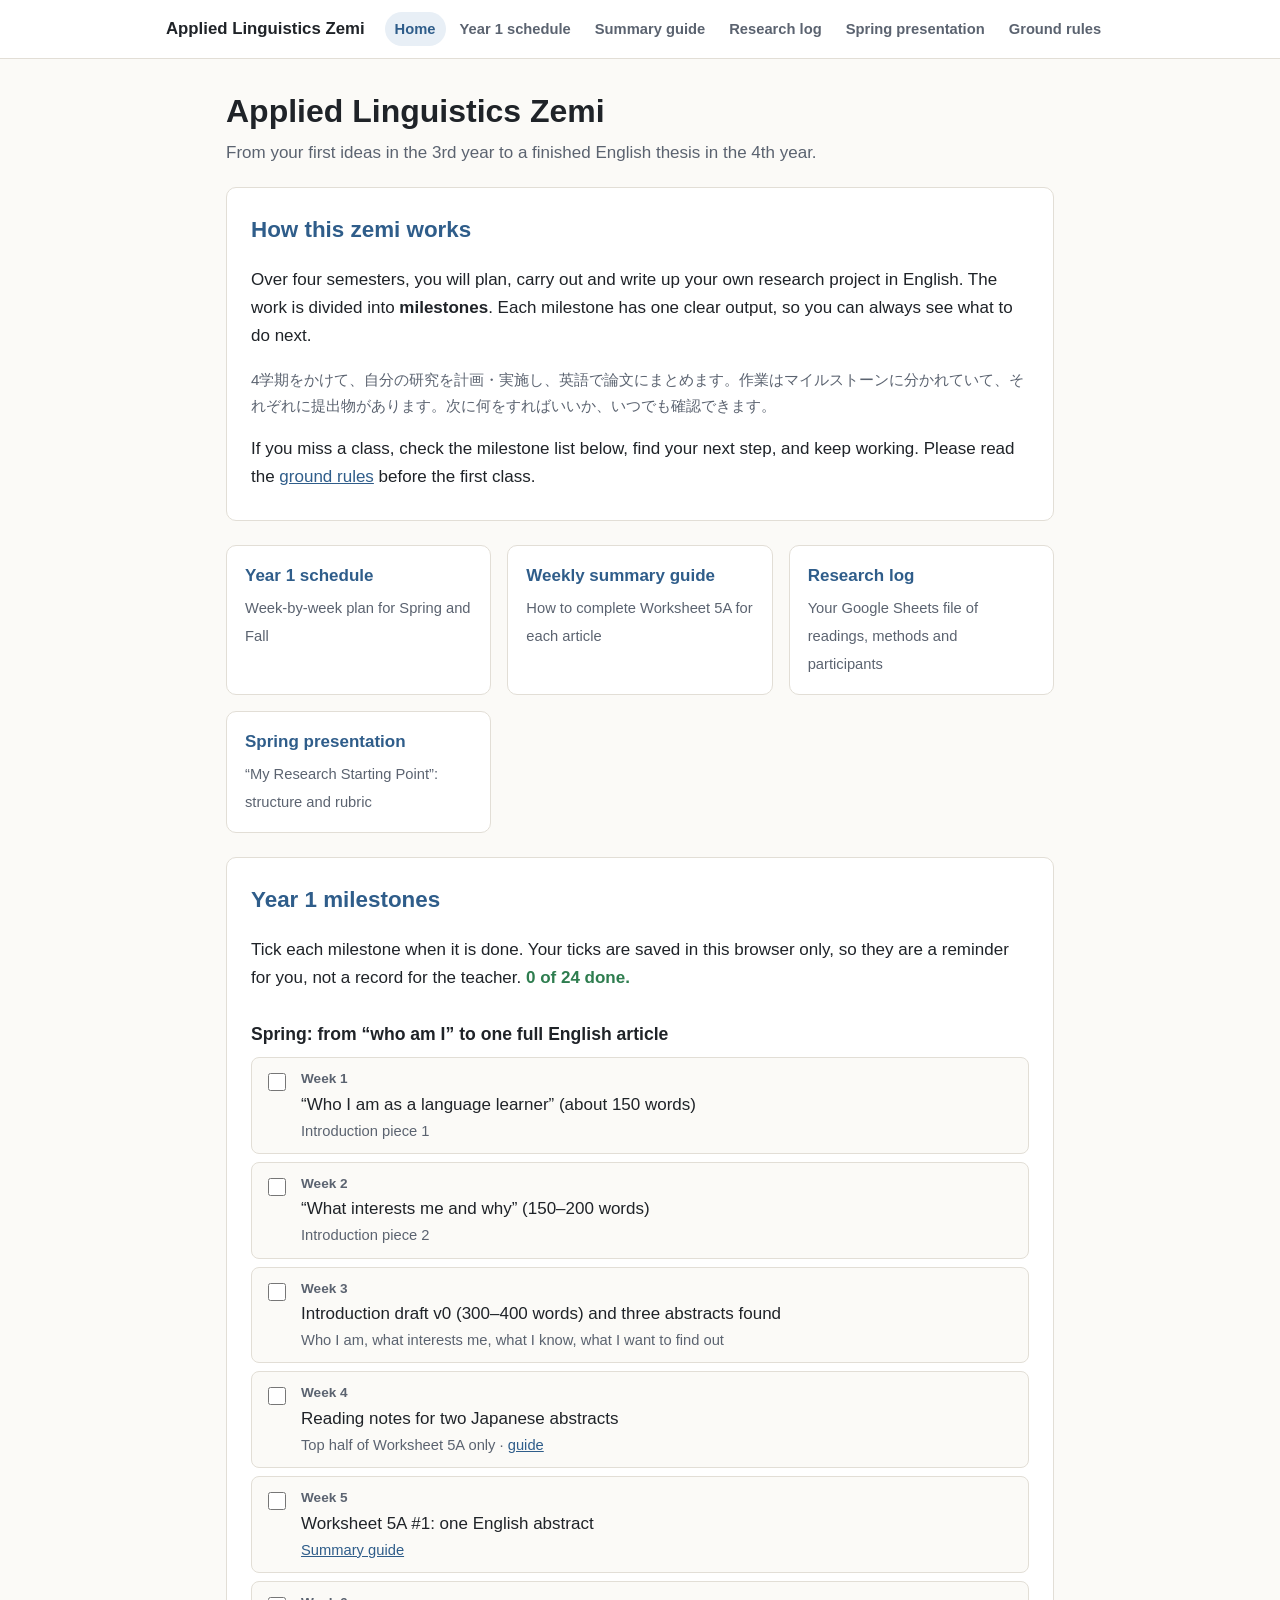
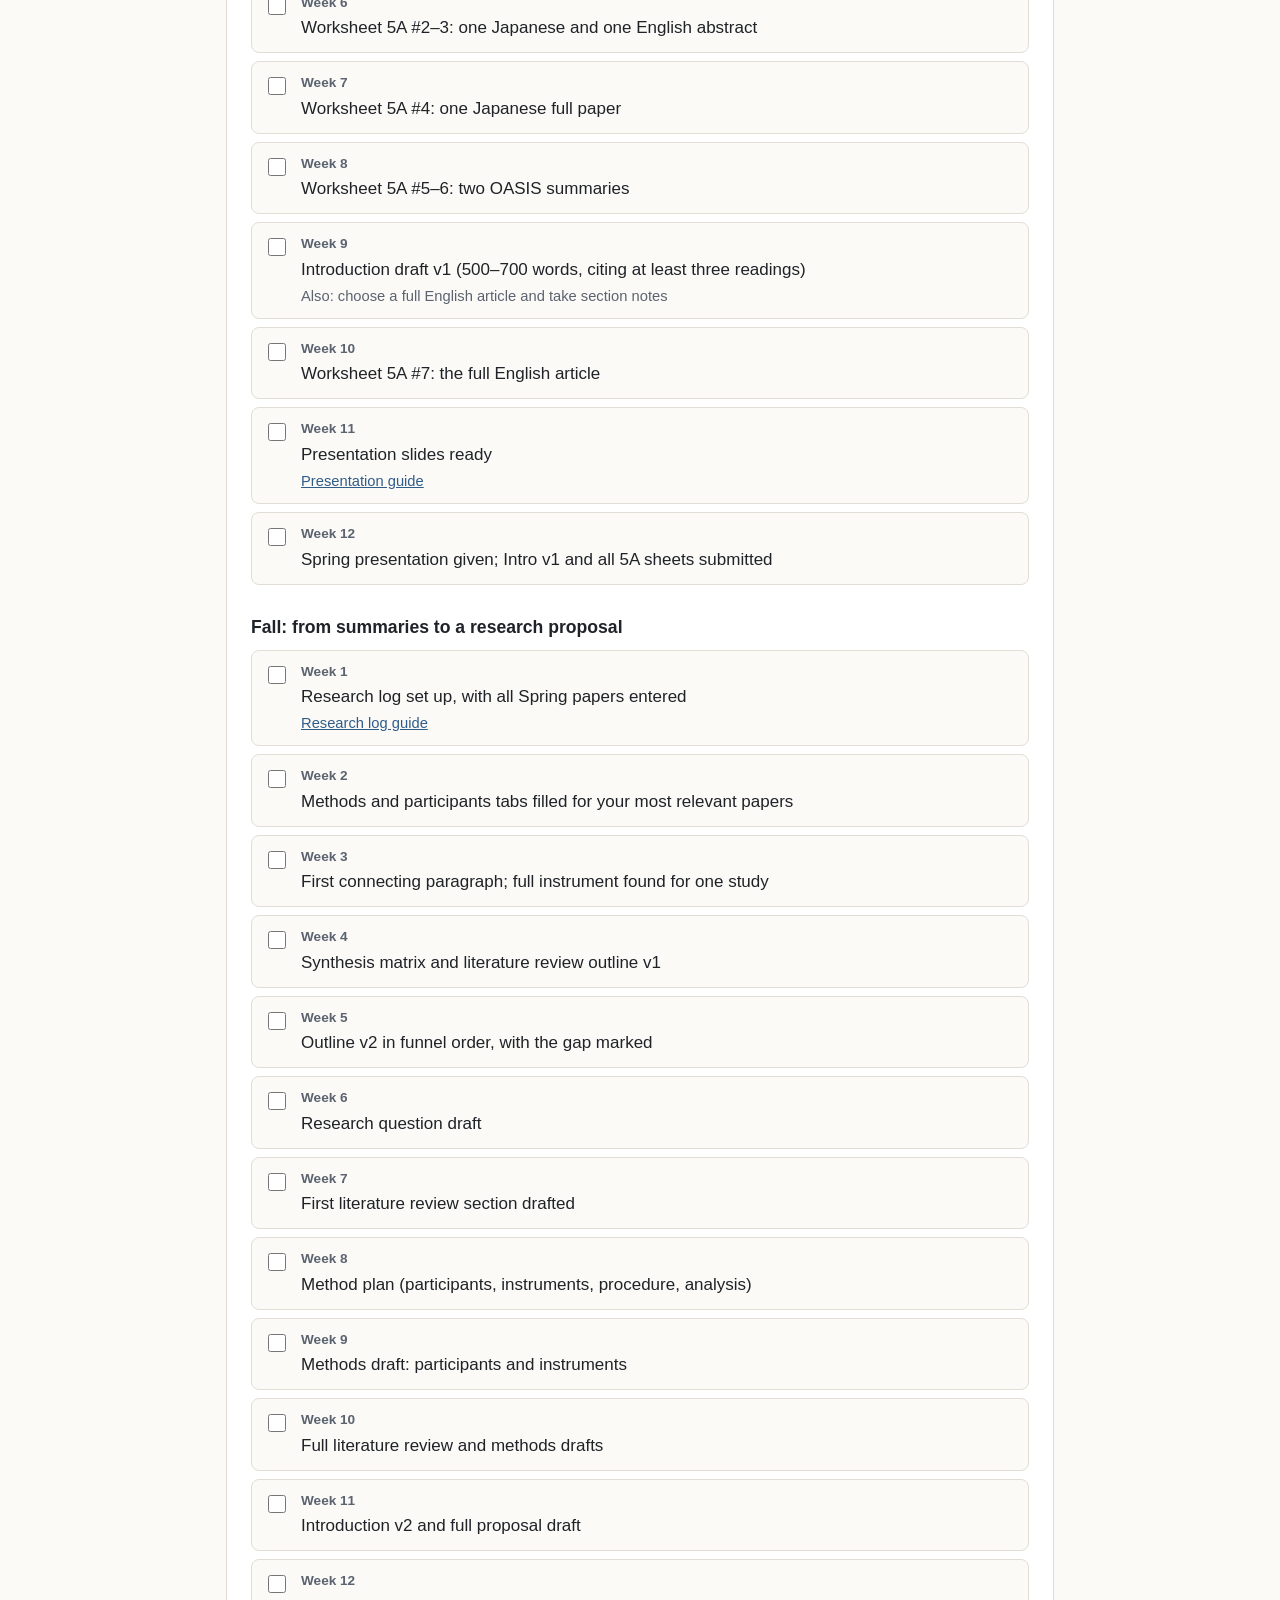
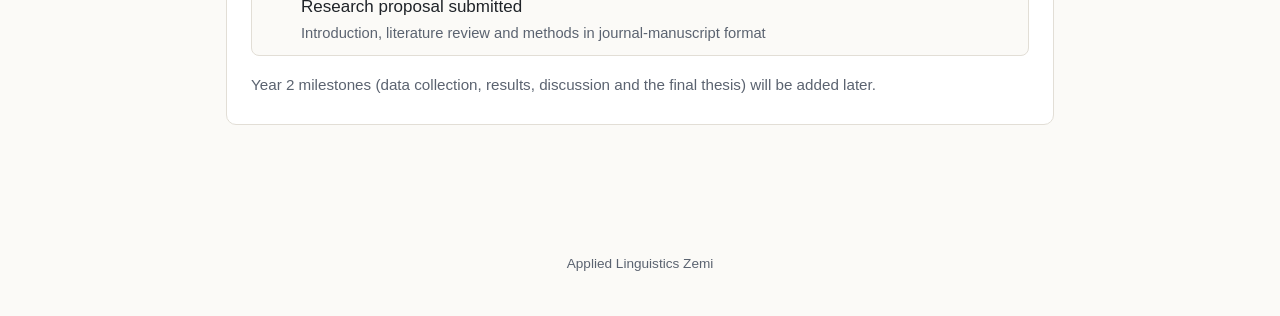
==== index.html @ ac5a5b0c "first commit" ====
<!doctype html>
<html lang="en">
<head>
<meta charset="utf-8">
<meta name="viewport" content="width=device-width, initial-scale=1">
<title>Applied Linguistics Zemi</title>
<meta name="description" content="Course site for the applied linguistics zemi: milestones, schedules, worksheets and guides for the thesis project.">
<link rel="stylesheet" href="assets/style.css">
</head>
<body>
<header class="site-header"><div class="inner">
  <a class="brand" href="index.html">Applied Linguistics Zemi</a>
  <nav class="site-nav">
    <a href="index.html" aria-current="page">Home</a>
    <a href="year1.html">Year 1 schedule</a>
    <a href="summary-guide.html">Summary guide</a>
    <a href="research-log.html">Research log</a>
    <a href="presentation.html">Spring presentation</a>
    <a href="ground-rules.html">Ground rules</a>
  </nav>
</div></header>

<main class="wrap">
<div class="page-head">
  <h1>Applied Linguistics Zemi</h1>
  <p>From your first ideas in the 3rd year to a finished English thesis in the 4th year.</p>
</div>

<section>
  <h2>How this zemi works</h2>
  <p>Over four semesters, you will plan, carry out and write up your own research project in English. The work is divided into <strong>milestones</strong>. Each milestone has one clear output, so you can always see what to do next.</p>
  <p class="jp">4学期をかけて、自分の研究を計画・実施し、英語で論文にまとめます。作業はマイルストーンに分かれていて、それぞれに提出物があります。次に何をすればいいか、いつでも確認できます。</p>
  <p>If you miss a class, check the milestone list below, find your next step, and keep working. Please read the <a href="ground-rules.html">ground rules</a> before the first class.</p>
</section>

<div class="cards">
  <a class="card" href="year1.html"><strong>Year 1 schedule</strong><span>Week-by-week plan for Spring and Fall</span></a>
  <a class="card" href="summary-guide.html"><strong>Weekly summary guide</strong><span>How to complete Worksheet 5A for each article</span></a>
  <a class="card" href="research-log.html"><strong>Research log</strong><span>Your Google Sheets file of readings, methods and participants</span></a>
  <a class="card" href="presentation.html"><strong>Spring presentation</strong><span>“My Research Starting Point”: structure and rubric</span></a>
</div>

<section id="milestones">
  <h2>Year 1 milestones</h2>
  <p>Tick each milestone when it is done. Your ticks are saved in this browser only, so they are a reminder for you, not a record for the teacher. <span class="progress" id="progress"></span></p>

  <h3>Spring: from “who am I” to one full English article</h3>
  <ol class="milestones">
    <li><label><input type="checkbox" data-id="s01"><span><span class="when">Week 1</span><span class="title">“Who I am as a language learner” (about 150 words)</span><span class="what">Introduction piece 1</span></span></label></li>
    <li><label><input type="checkbox" data-id="s02"><span><span class="when">Week 2</span><span class="title">“What interests me and why” (150–200 words)</span><span class="what">Introduction piece 2</span></span></label></li>
    <li><label><input type="checkbox" data-id="s03"><span><span class="when">Week 3</span><span class="title">Introduction draft v0 (300–400 words) and three abstracts found</span><span class="what">Who I am, what interests me, what I know, what I want to find out</span></span></label></li>
    <li><label><input type="checkbox" data-id="s04"><span><span class="when">Week 4</span><span class="title">Reading notes for two Japanese abstracts</span><span class="what">Top half of Worksheet 5A only · <a href="summary-guide.html#notes">guide</a></span></span></label></li>
    <li><label><input type="checkbox" data-id="s05"><span><span class="when">Week 5</span><span class="title">Worksheet 5A #1: one English abstract</span><span class="what"><a href="summary-guide.html">Summary guide</a></span></span></label></li>
    <li><label><input type="checkbox" data-id="s06"><span><span class="when">Week 6</span><span class="title">Worksheet 5A #2–3: one Japanese and one English abstract</span></span></label></li>
    <li><label><input type="checkbox" data-id="s07"><span><span class="when">Week 7</span><span class="title">Worksheet 5A #4: one Japanese full paper</span></span></label></li>
    <li><label><input type="checkbox" data-id="s08"><span><span class="when">Week 8</span><span class="title">Worksheet 5A #5–6: two OASIS summaries</span></span></label></li>
    <li><label><input type="checkbox" data-id="s09"><span><span class="when">Week 9</span><span class="title">Introduction draft v1 (500–700 words, citing at least three readings)</span><span class="what">Also: choose a full English article and take section notes</span></span></label></li>
    <li><label><input type="checkbox" data-id="s10"><span><span class="when">Week 10</span><span class="title">Worksheet 5A #7: the full English article</span></span></label></li>
    <li><label><input type="checkbox" data-id="s11"><span><span class="when">Week 11</span><span class="title">Presentation slides ready</span><span class="what"><a href="presentation.html">Presentation guide</a></span></span></label></li>
    <li><label><input type="checkbox" data-id="s12"><span><span class="when">Week 12</span><span class="title">Spring presentation given; Intro v1 and all 5A sheets submitted</span></span></label></li>
  </ol>

  <h3>Fall: from summaries to a research proposal</h3>
  <ol class="milestones">
    <li><label><input type="checkbox" data-id="f01"><span><span class="when">Week 1</span><span class="title">Research log set up, with all Spring papers entered</span><span class="what"><a href="research-log.html">Research log guide</a></span></span></label></li>
    <li><label><input type="checkbox" data-id="f02"><span><span class="when">Week 2</span><span class="title">Methods and participants tabs filled for your most relevant papers</span></span></label></li>
    <li><label><input type="checkbox" data-id="f03"><span><span class="when">Week 3</span><span class="title">First connecting paragraph; full instrument found for one study</span></span></label></li>
    <li><label><input type="checkbox" data-id="f04"><span><span class="when">Week 4</span><span class="title">Synthesis matrix and literature review outline v1</span></span></label></li>
    <li><label><input type="checkbox" data-id="f05"><span><span class="when">Week 5</span><span class="title">Outline v2 in funnel order, with the gap marked</span></span></label></li>
    <li><label><input type="checkbox" data-id="f06"><span><span class="when">Week 6</span><span class="title">Research question draft</span></span></label></li>
    <li><label><input type="checkbox" data-id="f07"><span><span class="when">Week 7</span><span class="title">First literature review section drafted</span></span></label></li>
    <li><label><input type="checkbox" data-id="f08"><span><span class="when">Week 8</span><span class="title">Method plan (participants, instruments, procedure, analysis)</span></span></label></li>
    <li><label><input type="checkbox" data-id="f09"><span><span class="when">Week 9</span><span class="title">Methods draft: participants and instruments</span></span></label></li>
    <li><label><input type="checkbox" data-id="f10"><span><span class="when">Week 10</span><span class="title">Full literature review and methods drafts</span></span></label></li>
    <li><label><input type="checkbox" data-id="f11"><span><span class="when">Week 11</span><span class="title">Introduction v2 and full proposal draft</span></span></label></li>
    <li><label><input type="checkbox" data-id="f12"><span><span class="when">Week 12</span><span class="title">Research proposal submitted</span><span class="what">Introduction, literature review and methods in journal-manuscript format</span></span></label></li>
  </ol>
  <p class="jp">Year 2 milestones (data collection, results, discussion and the final thesis) will be added later.</p>
</section>
</main>

<footer class="site-footer">Applied Linguistics Zemi</footer>

<script>
(function () {
  var KEY = 'zemi-milestones-v1';
  var saved = {};
  try { saved = JSON.parse(localStorage.getItem(KEY) || '{}'); } catch (e) { saved = {}; }
  var boxes = document.querySelectorAll('ol.milestones input[type=checkbox]');
  function update() {
    var done = 0;
    boxes.forEach(function (b) {
      b.closest('li').classList.toggle('done', b.checked);
      if (b.checked) done++;
    });
    document.getElementById('progress').textContent = done + ' of ' + boxes.length + ' done.';
  }
  boxes.forEach(function (b) {
    b.checked = !!saved[b.dataset.id];
    b.addEventListener('change', function () {
      saved[b.dataset.id] = b.checked;
      try { localStorage.setItem(KEY, JSON.stringify(saved)); } catch (e) {}
      update();
    });
  });
  update();
})();
</script>
</body>
</html>
---- assets/style.css ----
:root {
  --bg: #fbfaf7;
  --surface: #ffffff;
  --text: #1f2328;
  --muted: #5b6370;
  --line: #e2ded6;
  --accent: #2f5d8a;
  --accent-soft: #e8eff6;
  --hl: #fff4d6;
  --starter: #808080;
  --done: #2e7d4f;
  --radius: 10px;
  --font: "Helvetica Neue", Arial, "Hiragino Sans", "Hiragino Kaku Gothic ProN", "Noto Sans JP", Meiryo, sans-serif;
}
@media (prefers-color-scheme: dark) {
  :root {
    --bg: #16191d;
    --surface: #1e2227;
    --text: #e6e8eb;
    --muted: #9aa3ad;
    --line: #333941;
    --accent: #8db8e2;
    --accent-soft: #233140;
    --hl: #3a3320;
    --starter: #8a929b;
    --done: #6cc192;
  }
}
* { box-sizing: border-box; }
html { scroll-behavior: smooth; }
body {
  margin: 0;
  background: var(--bg);
  color: var(--text);
  font-family: var(--font);
  font-size: 17px;
  line-height: 1.65;
}
a { color: var(--accent); }

/* site header */
.site-header {
  background: var(--surface);
  border-bottom: 1px solid var(--line);
}
.site-header .inner {
  max-width: 980px; margin: 0 auto; padding: 12px 16px;
  display: flex; flex-wrap: wrap; align-items: center; gap: 8px 20px;
}
.brand { font-weight: 700; color: var(--text); text-decoration: none; font-size: 1.05rem; }
.site-nav { display: flex; flex-wrap: wrap; gap: 4px; }
.site-nav a {
  padding: 5px 10px; border-radius: 999px; text-decoration: none;
  color: var(--muted); font-size: 0.92rem; font-weight: 600;
}
.site-nav a:hover { color: var(--accent); background: var(--accent-soft); }
.site-nav a[aria-current="page"] { color: var(--accent); background: var(--accent-soft); }

.wrap { max-width: 860px; margin: 0 auto; padding: 32px 16px 80px; }
.page-head h1 { font-size: 2rem; line-height: 1.25; margin: 0 0 8px; }
.page-head p { color: var(--muted); margin: 0 0 20px; }

nav.toc { display: flex; flex-wrap: wrap; gap: 8px; margin: 0 0 32px; }
nav.toc a {
  display: inline-block; padding: 6px 12px; border-radius: 999px;
  background: var(--accent-soft); color: var(--accent);
  text-decoration: none; font-size: 0.9rem; font-weight: 600;
}
nav.toc a:hover { text-decoration: underline; }

section {
  background: var(--surface);
  border: 1px solid var(--line);
  border-radius: var(--radius);
  padding: 24px 24px 12px;
  margin: 0 0 24px;
  scroll-margin-top: 16px;
}
h2 { font-size: 1.4rem; margin: 0 0 12px; color: var(--accent); }
h2 .num {
  display: inline-flex; align-items: center; justify-content: center;
  width: 1.7em; height: 1.7em; border-radius: 50%;
  background: var(--accent); color: var(--surface);
  font-size: 0.8em; margin-right: 8px; vertical-align: 2px;
}
h3 { font-size: 1.1rem; margin: 28px 0 8px; }
.jp { color: var(--muted); font-size: 0.95rem; }
.box-label {
  display: inline-block; font-size: 0.8rem; font-weight: 700;
  text-transform: uppercase; letter-spacing: 0.04em;
  color: var(--muted); margin-bottom: 2px;
}
.frame {
  background: var(--hl);
  border-left: 4px solid var(--accent);
  padding: 10px 14px;
  border-radius: 6px;
  margin: 4px 0 12px;
}
.frame .starter { color: var(--starter); font-style: italic; }
.table-wrap { overflow-x: auto; margin: 12px 0 16px; }
table { border-collapse: collapse; width: 100%; font-size: 0.95rem; }
th, td { border: 1px solid var(--line); padding: 8px 10px; text-align: left; vertical-align: top; }
th { background: var(--accent-soft); }
td.row-name { font-weight: 600; white-space: nowrap; }
td.wk { font-weight: 700; text-align: center; white-space: nowrap; }
blockquote {
  margin: 12px 0 16px; padding: 14px 18px;
  border-left: 4px solid var(--line);
  background: var(--bg); border-radius: 6px;
}
.ref { padding-left: 2em; text-indent: -2em; }
.tip {
  background: var(--accent-soft); border-radius: 6px;
  padding: 10px 14px; margin: 12px 0 16px; font-size: 0.95rem;
}

/* cards on the home page */
.cards { display: grid; grid-template-columns: repeat(auto-fit, minmax(230px, 1fr)); gap: 16px; margin: 0 0 24px; }
.card {
  display: block; background: var(--surface); border: 1px solid var(--line);
  border-radius: var(--radius); padding: 16px 18px; text-decoration: none; color: var(--text);
}
.card:hover { border-color: var(--accent); }
.card strong { display: block; color: var(--accent); margin-bottom: 4px; }
.card span { color: var(--muted); font-size: 0.92rem; }

/* milestone list */
ol.milestones { list-style: none; padding: 0; margin: 8px 0 16px; counter-reset: ms; }
ol.milestones li {
  counter-increment: ms;
  border: 1px solid var(--line); border-radius: 8px;
  padding: 10px 12px; margin-bottom: 8px; background: var(--bg);
}
ol.milestones label { display: flex; gap: 12px; align-items: flex-start; cursor: pointer; }
ol.milestones input { margin-top: 5px; width: 18px; height: 18px; flex: none; accent-color: var(--done); }
ol.milestones .when { display: block; font-size: 0.85rem; font-weight: 700; color: var(--muted); }
ol.milestones .what { display: block; font-size: 0.92rem; color: var(--muted); }
ol.milestones li.done { border-color: var(--done); }
ol.milestones li.done .title { text-decoration: line-through; color: var(--muted); }
.progress { font-weight: 700; color: var(--done); }

/* map of the worksheet */
.sheet {
  max-width: 380px; margin: 8px auto 16px;
  border: 1px solid var(--line); border-radius: 6px;
  background: var(--bg); padding: 14px; font-size: 0.85rem;
}
.sheet .top { color: var(--muted); border-bottom: 1px dashed var(--line); padding-bottom: 6px; margin-bottom: 10px; }
.sheet a {
  display: flex; align-items: center; gap: 10px;
  border: 1px solid var(--line); border-radius: 6px;
  background: var(--surface); color: var(--text);
  text-decoration: none; padding: 8px 10px; margin-bottom: 8px;
}
.sheet a:hover { border-color: var(--accent); }
.sheet a .n {
  flex: none; width: 1.6em; height: 1.6em; border-radius: 50%;
  background: var(--accent); color: var(--surface);
  display: inline-flex; align-items: center; justify-content: center; font-weight: 700;
}
.sheet a.tall { min-height: 92px; }
.sheet a.mid { min-height: 64px; }
.sheet small { color: var(--muted); display: block; }

ul.check { list-style: none; padding-left: 0; }
ul.check li { margin: 10px 0; }
ul.check label { display: flex; gap: 10px; align-items: flex-start; cursor: pointer; }
ul.check input { margin-top: 6px; width: 18px; height: 18px; flex: none; }
ul.check .why { display: block; color: var(--muted); font-size: 0.92rem; }

.btn {
  display: inline-block; font: inherit; font-size: 0.9rem; font-weight: 600;
  padding: 6px 14px; border-radius: 999px; cursor: pointer; text-decoration: none;
  border: 1px solid var(--accent); background: transparent; color: var(--accent);
}
.btn.solid { background: var(--accent); color: var(--surface); }
.site-footer { color: var(--muted); font-size: 0.85rem; text-align: center; padding: 24px 16px 40px; }

@media (max-width: 600px) {
  body { font-size: 16px; }
  .page-head h1 { font-size: 1.6rem; }
  section { padding: 18px 16px 8px; }
  td.row-name { white-space: normal; }
}
@media print {
  :root { --bg: #fff; --surface: #fff; --hl: #f3f3f3; --accent-soft: #eee; --text: #000; }
  .site-header, nav.toc, .btn, .site-footer { display: none; }
  section { border: none; padding: 0; }
  h2 { break-after: avoid; }
}
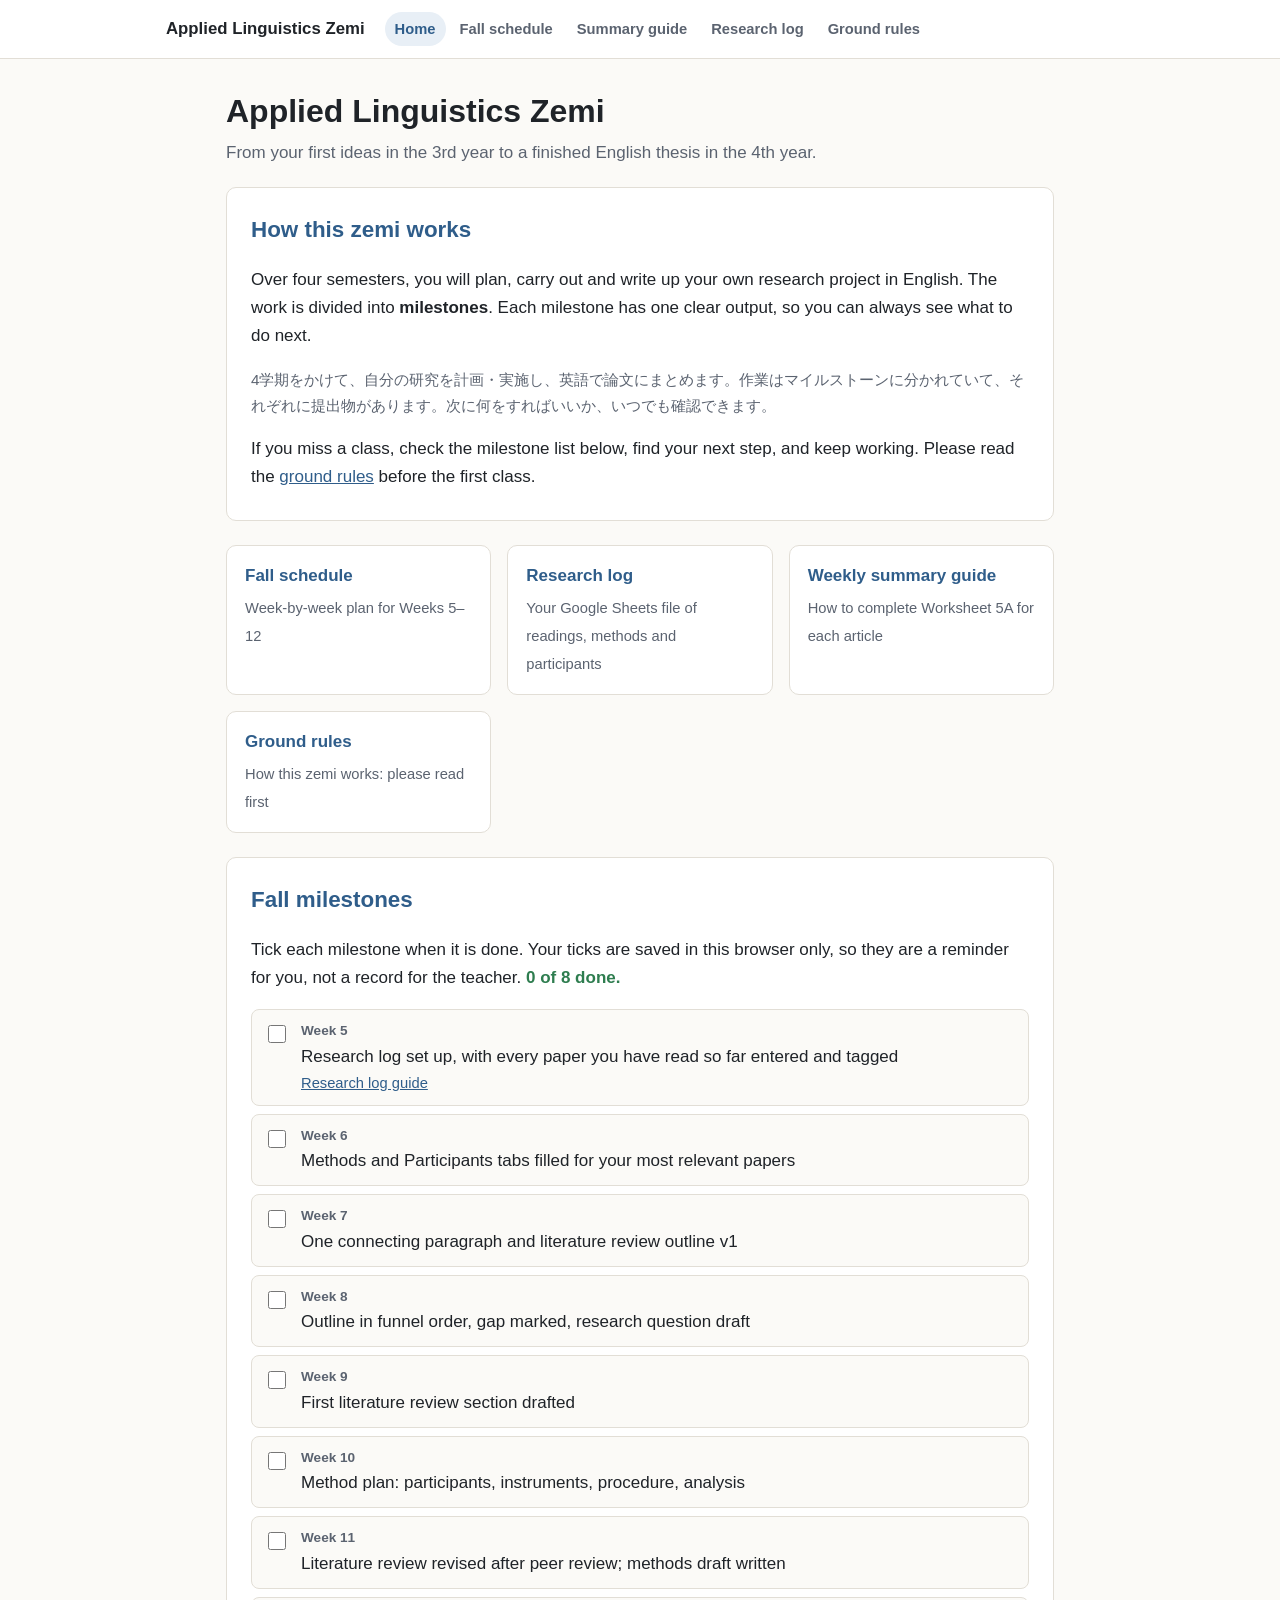
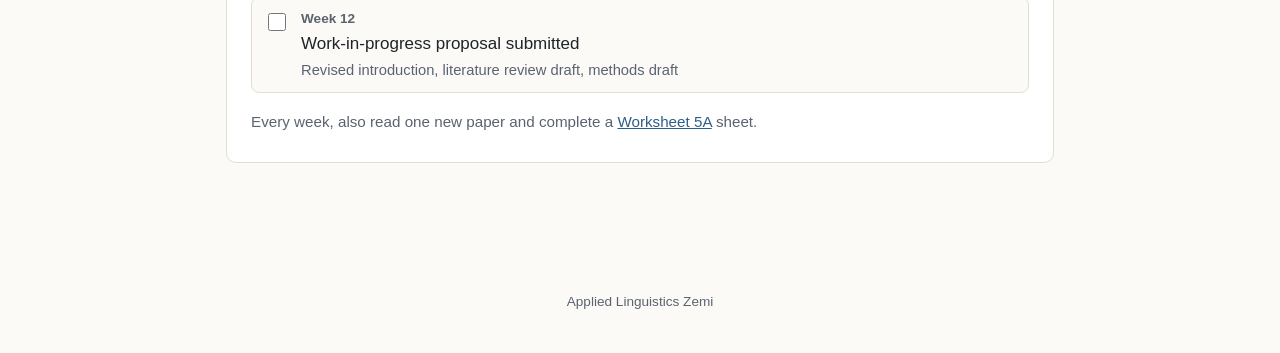
==== commit c0cf4b45: "update for current students" ====
--- a/index.html
+++ b/index.html
@@ -12,10 +12,9 @@
   <a class="brand" href="index.html">Applied Linguistics Zemi</a>
   <nav class="site-nav">
     <a href="index.html" aria-current="page">Home</a>
-    <a href="year1.html">Year 1 schedule</a>
+    <a href="fall.html">Fall schedule</a>
     <a href="summary-guide.html">Summary guide</a>
     <a href="research-log.html">Research log</a>
-    <a href="presentation.html">Spring presentation</a>
     <a href="ground-rules.html">Ground rules</a>
   </nav>
 </div></header>
@@ -34,48 +33,26 @@
 </section>
 
 <div class="cards">
-  <a class="card" href="year1.html"><strong>Year 1 schedule</strong><span>Week-by-week plan for Spring and Fall</span></a>
+  <a class="card" href="fall.html"><strong>Fall schedule</strong><span>Week-by-week plan for Weeks 5–12</span></a>
+  <a class="card" href="research-log.html"><strong>Research log</strong><span>Your Google Sheets file of readings, methods and participants</span></a>
   <a class="card" href="summary-guide.html"><strong>Weekly summary guide</strong><span>How to complete Worksheet 5A for each article</span></a>
-  <a class="card" href="research-log.html"><strong>Research log</strong><span>Your Google Sheets file of readings, methods and participants</span></a>
-  <a class="card" href="presentation.html"><strong>Spring presentation</strong><span>“My Research Starting Point”: structure and rubric</span></a>
+  <a class="card" href="ground-rules.html"><strong>Ground rules</strong><span>How this zemi works: please read first</span></a>
 </div>
 
 <section id="milestones">
-  <h2>Year 1 milestones</h2>
+  <h2>Fall milestones</h2>
   <p>Tick each milestone when it is done. Your ticks are saved in this browser only, so they are a reminder for you, not a record for the teacher. <span class="progress" id="progress"></span></p>
-
-  <h3>Spring: from “who am I” to one full English article</h3>
   <ol class="milestones">
-    <li><label><input type="checkbox" data-id="s01"><span><span class="when">Week 1</span><span class="title">“Who I am as a language learner” (about 150 words)</span><span class="what">Introduction piece 1</span></span></label></li>
-    <li><label><input type="checkbox" data-id="s02"><span><span class="when">Week 2</span><span class="title">“What interests me and why” (150–200 words)</span><span class="what">Introduction piece 2</span></span></label></li>
-    <li><label><input type="checkbox" data-id="s03"><span><span class="when">Week 3</span><span class="title">Introduction draft v0 (300–400 words) and three abstracts found</span><span class="what">Who I am, what interests me, what I know, what I want to find out</span></span></label></li>
-    <li><label><input type="checkbox" data-id="s04"><span><span class="when">Week 4</span><span class="title">Reading notes for two Japanese abstracts</span><span class="what">Top half of Worksheet 5A only · <a href="summary-guide.html#notes">guide</a></span></span></label></li>
-    <li><label><input type="checkbox" data-id="s05"><span><span class="when">Week 5</span><span class="title">Worksheet 5A #1: one English abstract</span><span class="what"><a href="summary-guide.html">Summary guide</a></span></span></label></li>
-    <li><label><input type="checkbox" data-id="s06"><span><span class="when">Week 6</span><span class="title">Worksheet 5A #2–3: one Japanese and one English abstract</span></span></label></li>
-    <li><label><input type="checkbox" data-id="s07"><span><span class="when">Week 7</span><span class="title">Worksheet 5A #4: one Japanese full paper</span></span></label></li>
-    <li><label><input type="checkbox" data-id="s08"><span><span class="when">Week 8</span><span class="title">Worksheet 5A #5–6: two OASIS summaries</span></span></label></li>
-    <li><label><input type="checkbox" data-id="s09"><span><span class="when">Week 9</span><span class="title">Introduction draft v1 (500–700 words, citing at least three readings)</span><span class="what">Also: choose a full English article and take section notes</span></span></label></li>
-    <li><label><input type="checkbox" data-id="s10"><span><span class="when">Week 10</span><span class="title">Worksheet 5A #7: the full English article</span></span></label></li>
-    <li><label><input type="checkbox" data-id="s11"><span><span class="when">Week 11</span><span class="title">Presentation slides ready</span><span class="what"><a href="presentation.html">Presentation guide</a></span></span></label></li>
-    <li><label><input type="checkbox" data-id="s12"><span><span class="when">Week 12</span><span class="title">Spring presentation given; Intro v1 and all 5A sheets submitted</span></span></label></li>
+    <li><label><input type="checkbox" data-id="c05"><span><span class="when">Week 5</span><span class="title">Research log set up, with every paper you have read so far entered and tagged</span><span class="what"><a href="research-log.html">Research log guide</a></span></span></label></li>
+    <li><label><input type="checkbox" data-id="c06"><span><span class="when">Week 6</span><span class="title">Methods and Participants tabs filled for your most relevant papers</span></span></label></li>
+    <li><label><input type="checkbox" data-id="c07"><span><span class="when">Week 7</span><span class="title">One connecting paragraph and literature review outline v1</span></span></label></li>
+    <li><label><input type="checkbox" data-id="c08"><span><span class="when">Week 8</span><span class="title">Outline in funnel order, gap marked, research question draft</span></span></label></li>
+    <li><label><input type="checkbox" data-id="c09"><span><span class="when">Week 9</span><span class="title">First literature review section drafted</span></span></label></li>
+    <li><label><input type="checkbox" data-id="c10"><span><span class="when">Week 10</span><span class="title">Method plan: participants, instruments, procedure, analysis</span></span></label></li>
+    <li><label><input type="checkbox" data-id="c11"><span><span class="when">Week 11</span><span class="title">Literature review revised after peer review; methods draft written</span></span></label></li>
+    <li><label><input type="checkbox" data-id="c12"><span><span class="when">Week 12</span><span class="title">Work-in-progress proposal submitted</span><span class="what">Revised introduction, literature review draft, methods draft</span></span></label></li>
   </ol>
-
-  <h3>Fall: from summaries to a research proposal</h3>
-  <ol class="milestones">
-    <li><label><input type="checkbox" data-id="f01"><span><span class="when">Week 1</span><span class="title">Research log set up, with all Spring papers entered</span><span class="what"><a href="research-log.html">Research log guide</a></span></span></label></li>
-    <li><label><input type="checkbox" data-id="f02"><span><span class="when">Week 2</span><span class="title">Methods and participants tabs filled for your most relevant papers</span></span></label></li>
-    <li><label><input type="checkbox" data-id="f03"><span><span class="when">Week 3</span><span class="title">First connecting paragraph; full instrument found for one study</span></span></label></li>
-    <li><label><input type="checkbox" data-id="f04"><span><span class="when">Week 4</span><span class="title">Synthesis matrix and literature review outline v1</span></span></label></li>
-    <li><label><input type="checkbox" data-id="f05"><span><span class="when">Week 5</span><span class="title">Outline v2 in funnel order, with the gap marked</span></span></label></li>
-    <li><label><input type="checkbox" data-id="f06"><span><span class="when">Week 6</span><span class="title">Research question draft</span></span></label></li>
-    <li><label><input type="checkbox" data-id="f07"><span><span class="when">Week 7</span><span class="title">First literature review section drafted</span></span></label></li>
-    <li><label><input type="checkbox" data-id="f08"><span><span class="when">Week 8</span><span class="title">Method plan (participants, instruments, procedure, analysis)</span></span></label></li>
-    <li><label><input type="checkbox" data-id="f09"><span><span class="when">Week 9</span><span class="title">Methods draft: participants and instruments</span></span></label></li>
-    <li><label><input type="checkbox" data-id="f10"><span><span class="when">Week 10</span><span class="title">Full literature review and methods drafts</span></span></label></li>
-    <li><label><input type="checkbox" data-id="f11"><span><span class="when">Week 11</span><span class="title">Introduction v2 and full proposal draft</span></span></label></li>
-    <li><label><input type="checkbox" data-id="f12"><span><span class="when">Week 12</span><span class="title">Research proposal submitted</span><span class="what">Introduction, literature review and methods in journal-manuscript format</span></span></label></li>
-  </ol>
-  <p class="jp">Year 2 milestones (data collection, results, discussion and the final thesis) will be added later.</p>
+  <p class="jp">Every week, also read one new paper and complete a <a href="summary-guide.html">Worksheet 5A</a> sheet.</p>
 </section>
 </main>
 
@@ -83,7 +60,7 @@
 
 <script>
 (function () {
-  var KEY = 'zemi-milestones-v1';
+  var KEY = 'zemi-milestones-fall2026';
   var saved = {};
   try { saved = JSON.parse(localStorage.getItem(KEY) || '{}'); } catch (e) { saved = {}; }
   var boxes = document.querySelectorAll('ol.milestones input[type=checkbox]');
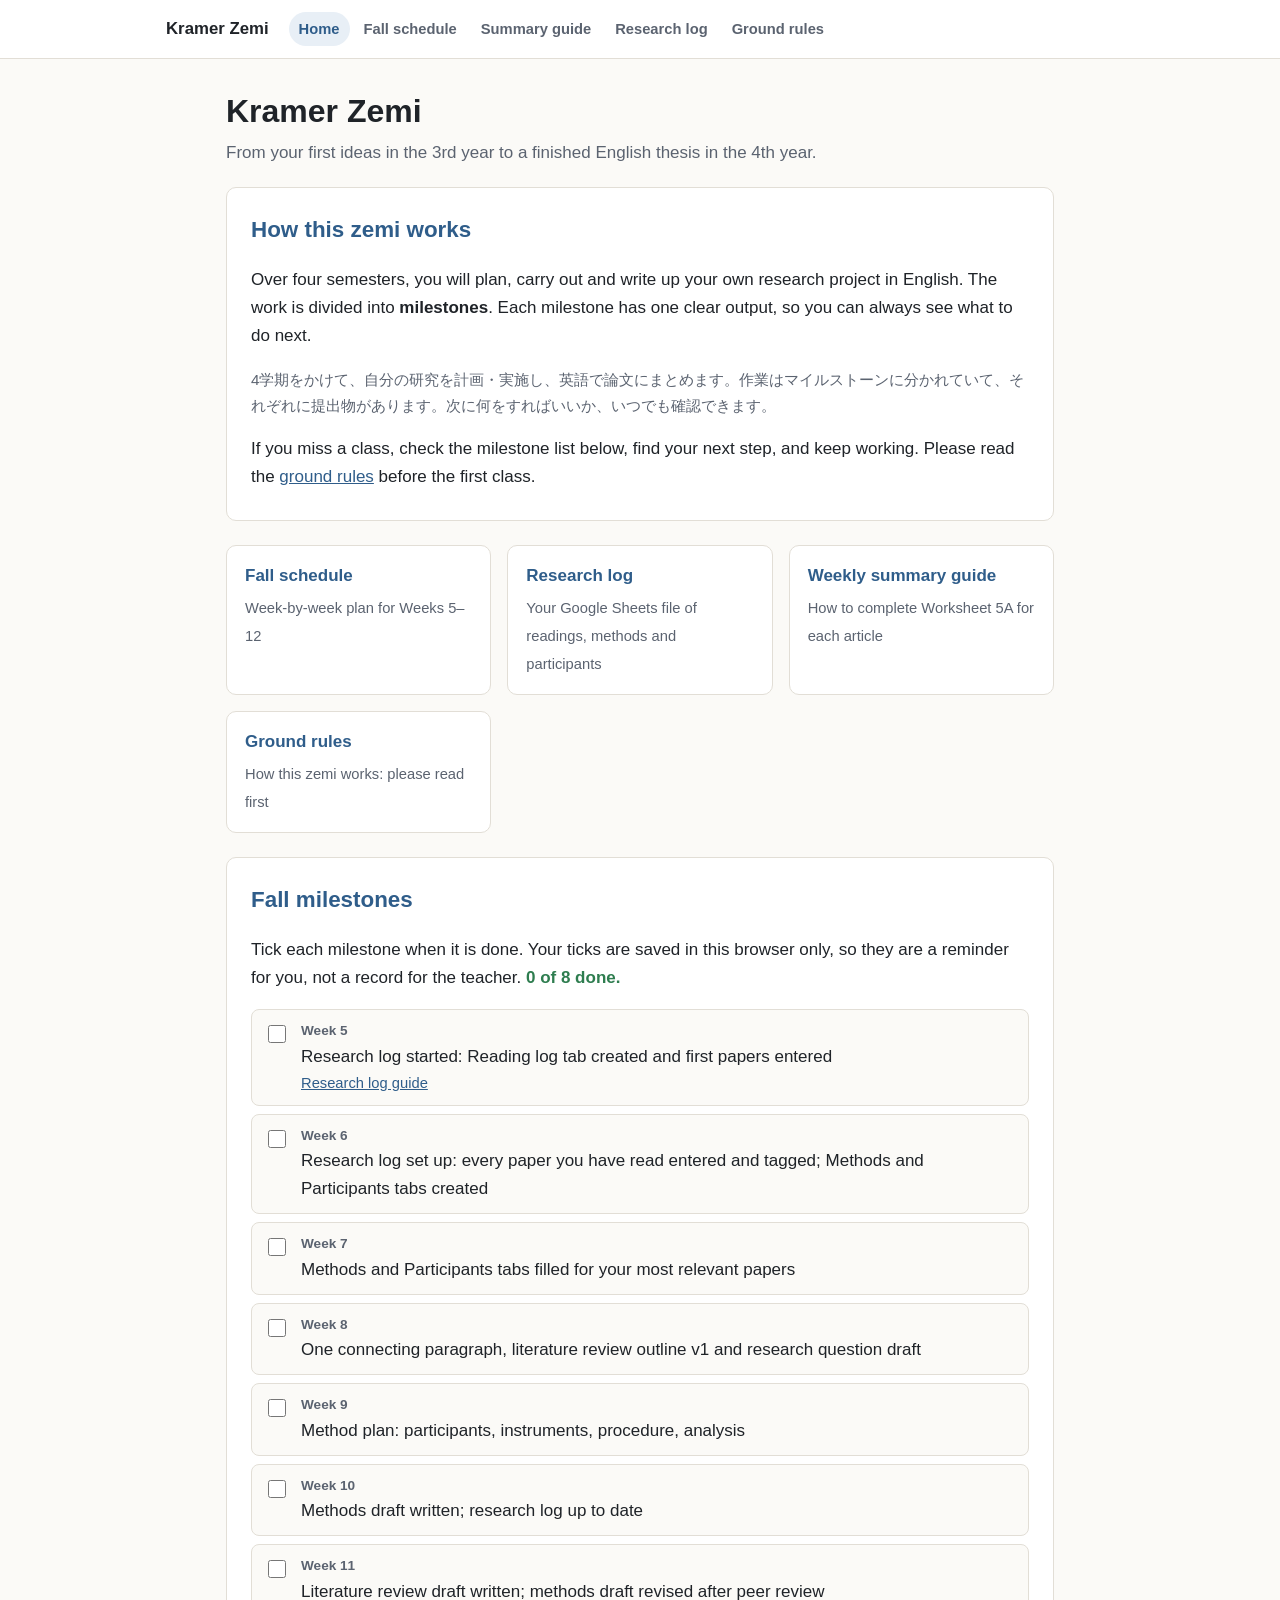
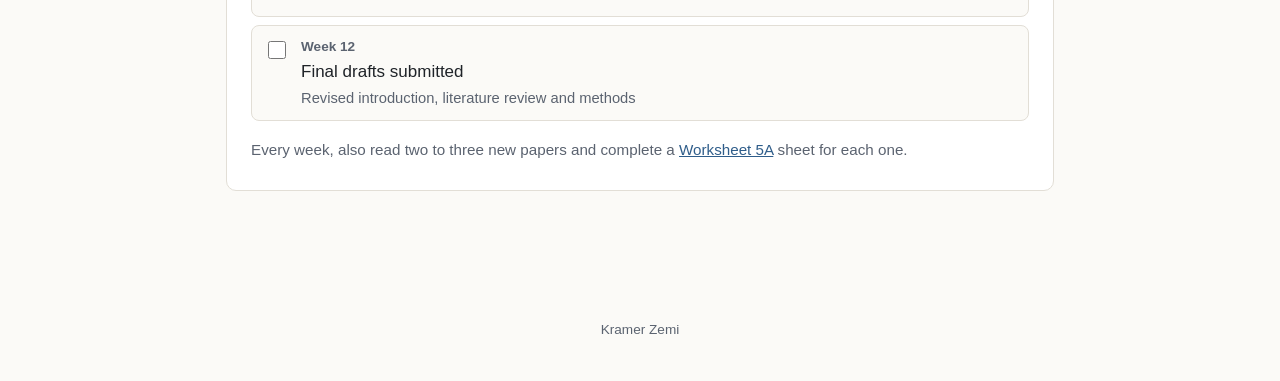
==== commit 03d66d2a: "fixed small issues with scheduling etc" ====
--- a/index.html
+++ b/index.html
@@ -3,13 +3,13 @@
 <head>
 <meta charset="utf-8">
 <meta name="viewport" content="width=device-width, initial-scale=1">
-<title>Applied Linguistics Zemi</title>
-<meta name="description" content="Course site for the applied linguistics zemi: milestones, schedules, worksheets and guides for the thesis project.">
+<title>Kramer Zemi</title>
+<meta name="description" content="Course site for the Kramer Zemi (applied linguistics): milestones, schedules, worksheets and guides for the thesis project.">
 <link rel="stylesheet" href="assets/style.css">
 </head>
 <body>
 <header class="site-header"><div class="inner">
-  <a class="brand" href="index.html">Applied Linguistics Zemi</a>
+  <a class="brand" href="index.html">Kramer Zemi</a>
   <nav class="site-nav">
     <a href="index.html" aria-current="page">Home</a>
     <a href="fall.html">Fall schedule</a>
@@ -21,7 +21,7 @@
 
 <main class="wrap">
 <div class="page-head">
-  <h1>Applied Linguistics Zemi</h1>
+  <h1>Kramer Zemi</h1>
   <p>From your first ideas in the 3rd year to a finished English thesis in the 4th year.</p>
 </div>
 
@@ -43,24 +43,24 @@
   <h2>Fall milestones</h2>
   <p>Tick each milestone when it is done. Your ticks are saved in this browser only, so they are a reminder for you, not a record for the teacher. <span class="progress" id="progress"></span></p>
   <ol class="milestones">
-    <li><label><input type="checkbox" data-id="c05"><span><span class="when">Week 5</span><span class="title">Research log set up, with every paper you have read so far entered and tagged</span><span class="what"><a href="research-log.html">Research log guide</a></span></span></label></li>
-    <li><label><input type="checkbox" data-id="c06"><span><span class="when">Week 6</span><span class="title">Methods and Participants tabs filled for your most relevant papers</span></span></label></li>
-    <li><label><input type="checkbox" data-id="c07"><span><span class="when">Week 7</span><span class="title">One connecting paragraph and literature review outline v1</span></span></label></li>
-    <li><label><input type="checkbox" data-id="c08"><span><span class="when">Week 8</span><span class="title">Outline in funnel order, gap marked, research question draft</span></span></label></li>
-    <li><label><input type="checkbox" data-id="c09"><span><span class="when">Week 9</span><span class="title">First literature review section drafted</span></span></label></li>
-    <li><label><input type="checkbox" data-id="c10"><span><span class="when">Week 10</span><span class="title">Method plan: participants, instruments, procedure, analysis</span></span></label></li>
-    <li><label><input type="checkbox" data-id="c11"><span><span class="when">Week 11</span><span class="title">Literature review revised after peer review; methods draft written</span></span></label></li>
-    <li><label><input type="checkbox" data-id="c12"><span><span class="when">Week 12</span><span class="title">Work-in-progress proposal submitted</span><span class="what">Revised introduction, literature review draft, methods draft</span></span></label></li>
+    <li><label><input type="checkbox" data-id="c05"><span><span class="when">Week 5</span><span class="title">Research log started: Reading log tab created and first papers entered</span><span class="what"><a href="research-log.html">Research log guide</a></span></span></label></li>
+    <li><label><input type="checkbox" data-id="c06"><span><span class="when">Week 6</span><span class="title">Research log set up: every paper you have read entered and tagged; Methods and Participants tabs created</span></span></label></li>
+    <li><label><input type="checkbox" data-id="c07"><span><span class="when">Week 7</span><span class="title">Methods and Participants tabs filled for your most relevant papers</span></span></label></li>
+    <li><label><input type="checkbox" data-id="c08"><span><span class="when">Week 8</span><span class="title">One connecting paragraph, literature review outline v1 and research question draft</span></span></label></li>
+    <li><label><input type="checkbox" data-id="c09"><span><span class="when">Week 9</span><span class="title">Method plan: participants, instruments, procedure, analysis</span></span></label></li>
+    <li><label><input type="checkbox" data-id="c10"><span><span class="when">Week 10</span><span class="title">Methods draft written; research log up to date</span></span></label></li>
+    <li><label><input type="checkbox" data-id="c11"><span><span class="when">Week 11</span><span class="title">Literature review draft written; methods draft revised after peer review</span></span></label></li>
+    <li><label><input type="checkbox" data-id="c12"><span><span class="when">Week 12</span><span class="title">Final drafts submitted</span><span class="what">Revised introduction, literature review and methods</span></span></label></li>
   </ol>
-  <p class="jp">Every week, also read one new paper and complete a <a href="summary-guide.html">Worksheet 5A</a> sheet.</p>
+  <p class="jp">Every week, also read two to three new papers and complete a <a href="summary-guide.html">Worksheet 5A</a> sheet for each one.</p>
 </section>
 </main>
 
-<footer class="site-footer">Applied Linguistics Zemi</footer>
+<footer class="site-footer">Kramer Zemi</footer>
 
 <script>
 (function () {
-  var KEY = 'zemi-milestones-fall2026';
+  var KEY = 'zemi-milestones-fall2026-v2';
   var saved = {};
   try { saved = JSON.parse(localStorage.getItem(KEY) || '{}'); } catch (e) { saved = {}; }
   var boxes = document.querySelectorAll('ol.milestones input[type=checkbox]');
--- a/assets/style.css
+++ b/assets/style.css
@@ -115,6 +115,11 @@
   padding: 10px 14px; margin: 12px 0 16px; font-size: 0.95rem;
 }
 
+/* research log tabs shown as spreadsheet columns */
+table.sheet-cols { min-width: 640px; }
+table.sheet-cols th { white-space: nowrap; }
+table.sheet-cols td { font-size: 0.9rem; }
+
 /* cards on the home page */
 .cards { display: grid; grid-template-columns: repeat(auto-fit, minmax(230px, 1fr)); gap: 16px; margin: 0 0 24px; }
 .card {
